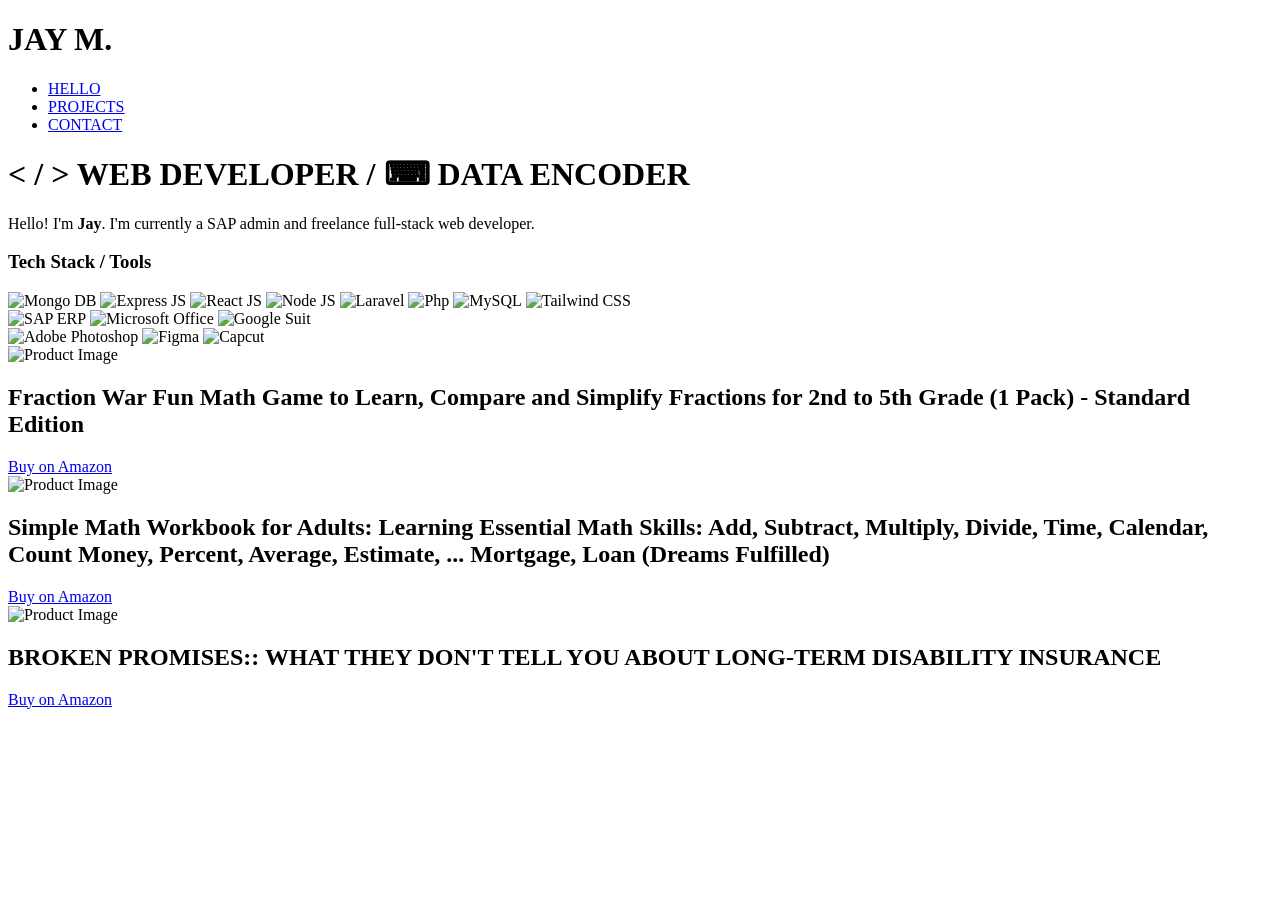
==== index.html @ ce220ef4 "test amazon" ====
<!DOCTYPE html>
<html lang="en">
  <head>
    <meta charset="UTF-8" />
    <meta name="viewport" content="width=device-width, initial-scale=1.0" />
    <link rel="icon" href="assets/user.png" type="image/x-icon" />
    <title>▪ PORTFOLIO ▪</title>
    <script src="https://cdn.tailwindcss.com"></script>
    <link rel="stylesheet" href="styles\styles.css" />
  </head>
  <body class="bg-opal text-slate-900 gowun-dodum-regular">
    <header class="flex justify-between px-20 py-10">
      <h1 class="volkhov-bold text-5xl">
        JAY <span class="text-white">M</span>.
      </h1>
      <ul class="flex gap-x-4">
        <li class="racking-wider font-bold cursor-pointer">
          <a href="index.html">HELLO</a>
        </li>
        <li
          class="hover:tracking-wider hover:font-bold duration-300 cursor-pointer"
        >
          <a href="projects.html">PROJECTS</a>
        </li>
        <li
          class="hover:tracking-wider hover:font-bold duration-300 cursor-pointer"
        >
          <a href="contact.html">CONTACT</a>
        </li>
      </ul>
    </header>
    <main class="px-20 mt-10">
      <h1 class="text-6xl">
        <span class="dela-gothic-one-regular">&lt; / &gt;</span>
        WEB DEVELOPER
        <span class="text-slate-500">/</span>
        <span class="text-teal-600">
          <span class="dela-gothic-one-regular font-semibold text-7xl">⌨</span>
          DATA ENCODER</span
        >
      </h1>

      <section class="mt-10 text-2xl">
        <p>
          Hello! I'm <strong>Jay</strong>. I'm currently a SAP admin and
          freelance full-stack web developer.
        </p>
      </section>

      <section class="mt-28 text-xl text-slate-900/80">
        <h3>Tech Stack / Tools</h3>

        <div class="flex items-end gap-x-4 mt-4">
          <img
            src="assets/mongodb.png"
            alt="Mongo DB"
            title="Mongo DB"
            class="h-10 opacity-80"
          />
          <img
            src="assets/express-js.png"
            alt="Express JS"
            title="Express JS"
            class="h-6 opacity-90"
          />
          <img
            src="assets/react.png"
            alt="React JS"
            title="React JS"
            class="h-7 opacity-80"
          />
          <img
            src="assets/node-js.png"
            alt="Node JS"
            title="Node JS"
            class="h-7 opacity-80"
          />
          <img
            src="assets/laravel.png"
            alt="Laravel"
            title="Laravel"
            class="h-8 opacity-80"
          />
          <img
            src="assets/php.png"
            alt="Php"
            title="Php"
            class="h-8 opacity-70"
          />
          <img
            src="assets/mysql.png"
            alt="MySQL"
            title="MySQL"
            class="h-10 opacity-70"
          />
          <img
            src="assets/tailwind.png"
            alt="Tailwind CSS"
            title="Tailwind CSS"
            class="h-5 opacity-70"
          />
        </div>

        <div class="flex items-end gap-x-8 mt-4">
          <img
            src="assets/sap-erp.png"
            alt="SAP ERP"
            title="SAP ERP"
            class="h-10 opacity-90"
          />
          <img
            src="assets/office.png"
            alt="Microsoft Office"
            title="Microsoft Office"
            class="h-9 opacity-90"
          />
          <img
            src="assets/g-suite.png"
            alt="Google Suit"
            title="Google Suit"
            class="h-7 opacity-90"
          />
        </div>

        <div class="flex items-end gap-x-8 mt-4">
          <img
            src="assets/photoshop.png"
            alt="Adobe Photoshop"
            title="Adobe Photoshop"
            class="h-10 ms-1 opacity-80"
          />
          <img
            src="assets/figma.png"
            alt="Figma"
            title="Figma"
            class="h-10 opacity-90"
          />
          <img
            src="assets/capcut.png"
            alt="Capcut"
            title="Capcut"
            class="h-10 opacity-70"
          />
        </div>
      </section>

      <section class="mt-28 flex justify-center gap-x-5">
        <div
          class="max-w-sm bg-white rounded-2xl pt-5 shadow-lg overflow-hidden hover:shadow-xl transition-shadow duration-300"
        >
          <img
            src="https://m.media-amazon.com/images/I/71CcxqwswdL._AC_SL1500_.jpg"
            alt="Product Image"
            class="w-fit h-48 object-cover mx-auto"
          />
          <div class="p-4">
            <h2 class="text-xl font-semibold text-gray-800">
              Fraction War Fun Math Game to Learn, Compare and Simplify
              Fractions for 2nd to 5th Grade (1 Pack) - Standard Edition
            </h2>
            <a
              href="https://amzn.to/45svc3s"
              target="_blank"
              class="inline-block mt-4 bg-blue-600 text-white text-sm px-4 py-2 rounded-lg hover:bg-blue-700 transition"
            >
              Buy on Amazon
            </a>
          </div>
        </div>

        <div
          class="max-w-sm bg-white rounded-2xl pt-5 shadow-lg overflow-hidden hover:shadow-xl transition-shadow duration-300"
        >
          <img
            src="https://m.media-amazon.com/images/I/71TNTJXwPGL._SY466_.jpg"
            alt="Product Image"
            class="w-fit h-48 object-cover mx-auto"
          />
          <div class="p-4">
            <h2 class="text-xl font-semibold text-gray-800">
              Simple Math Workbook for Adults: Learning Essential Math Skills:
              Add, Subtract, Multiply, Divide, Time, Calendar, Count Money,
              Percent, Average, Estimate, ... Mortgage, Loan (Dreams Fulfilled)
            </h2>
            <a
              href="https://amzn.to/3FIKbMd"
              target="_blank"
              class="inline-block mt-4 bg-blue-600 text-white text-sm px-4 py-2 rounded-lg hover:bg-blue-700 transition"
            >
              Buy on Amazon
            </a>
          </div>
        </div>

        <div
          class="max-w-sm bg-white rounded-2xl pt-5 shadow-lg overflow-hidden hover:shadow-xl transition-shadow duration-300"
        >
          <img
            src="https://m.media-amazon.com/images/I/61jA7hVMZ7L._SY466_.jpg"
            alt="Product Image"
            class="w-fit h-48 object-cover mx-auto"
          />
          <div class="p-4">
            <h2 class="text-xl font-semibold text-gray-800">
              BROKEN PROMISES:: WHAT THEY DON'T TELL YOU ABOUT LONG-TERM
              DISABILITY INSURANCE
            </h2>
            <a
              href="https://amzn.to/3G5bUXn"
              target="_blank"
              class="inline-block mt-4 bg-blue-600 text-white text-sm px-4 py-2 rounded-lg hover:bg-blue-700 transition"
            >
              Buy on Amazon
            </a>
          </div>
        </div>
      </section>
    </main>
  </body>
</html>
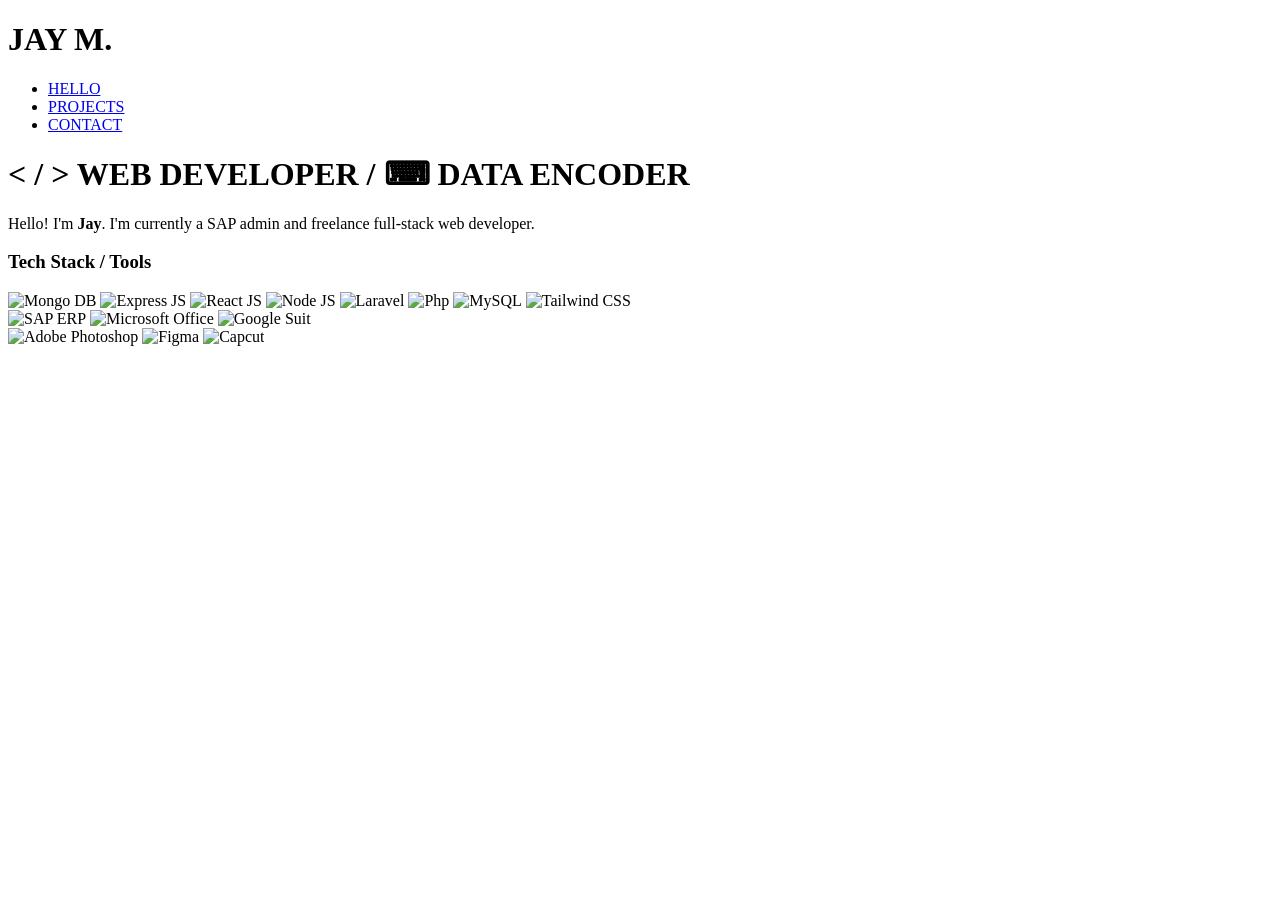
==== commit 395d8592: "edits" ====
--- a/index.html
+++ b/index.html
@@ -143,78 +143,6 @@
           />
         </div>
       </section>
-
-      <section class="mt-28 flex justify-center gap-x-5">
-        <div
-          class="max-w-sm bg-white rounded-2xl pt-5 shadow-lg overflow-hidden hover:shadow-xl transition-shadow duration-300"
-        >
-          <img
-            src="https://m.media-amazon.com/images/I/71CcxqwswdL._AC_SL1500_.jpg"
-            alt="Product Image"
-            class="w-fit h-48 object-cover mx-auto"
-          />
-          <div class="p-4">
-            <h2 class="text-xl font-semibold text-gray-800">
-              Fraction War Fun Math Game to Learn, Compare and Simplify
-              Fractions for 2nd to 5th Grade (1 Pack) - Standard Edition
-            </h2>
-            <a
-              href="https://amzn.to/45svc3s"
-              target="_blank"
-              class="inline-block mt-4 bg-blue-600 text-white text-sm px-4 py-2 rounded-lg hover:bg-blue-700 transition"
-            >
-              Buy on Amazon
-            </a>
-          </div>
-        </div>
-
-        <div
-          class="max-w-sm bg-white rounded-2xl pt-5 shadow-lg overflow-hidden hover:shadow-xl transition-shadow duration-300"
-        >
-          <img
-            src="https://m.media-amazon.com/images/I/71TNTJXwPGL._SY466_.jpg"
-            alt="Product Image"
-            class="w-fit h-48 object-cover mx-auto"
-          />
-          <div class="p-4">
-            <h2 class="text-xl font-semibold text-gray-800">
-              Simple Math Workbook for Adults: Learning Essential Math Skills:
-              Add, Subtract, Multiply, Divide, Time, Calendar, Count Money,
-              Percent, Average, Estimate, ... Mortgage, Loan (Dreams Fulfilled)
-            </h2>
-            <a
-              href="https://amzn.to/3FIKbMd"
-              target="_blank"
-              class="inline-block mt-4 bg-blue-600 text-white text-sm px-4 py-2 rounded-lg hover:bg-blue-700 transition"
-            >
-              Buy on Amazon
-            </a>
-          </div>
-        </div>
-
-        <div
-          class="max-w-sm bg-white rounded-2xl pt-5 shadow-lg overflow-hidden hover:shadow-xl transition-shadow duration-300"
-        >
-          <img
-            src="https://m.media-amazon.com/images/I/61jA7hVMZ7L._SY466_.jpg"
-            alt="Product Image"
-            class="w-fit h-48 object-cover mx-auto"
-          />
-          <div class="p-4">
-            <h2 class="text-xl font-semibold text-gray-800">
-              BROKEN PROMISES:: WHAT THEY DON'T TELL YOU ABOUT LONG-TERM
-              DISABILITY INSURANCE
-            </h2>
-            <a
-              href="https://amzn.to/3G5bUXn"
-              target="_blank"
-              class="inline-block mt-4 bg-blue-600 text-white text-sm px-4 py-2 rounded-lg hover:bg-blue-700 transition"
-            >
-              Buy on Amazon
-            </a>
-          </div>
-        </div>
-      </section>
     </main>
   </body>
 </html>
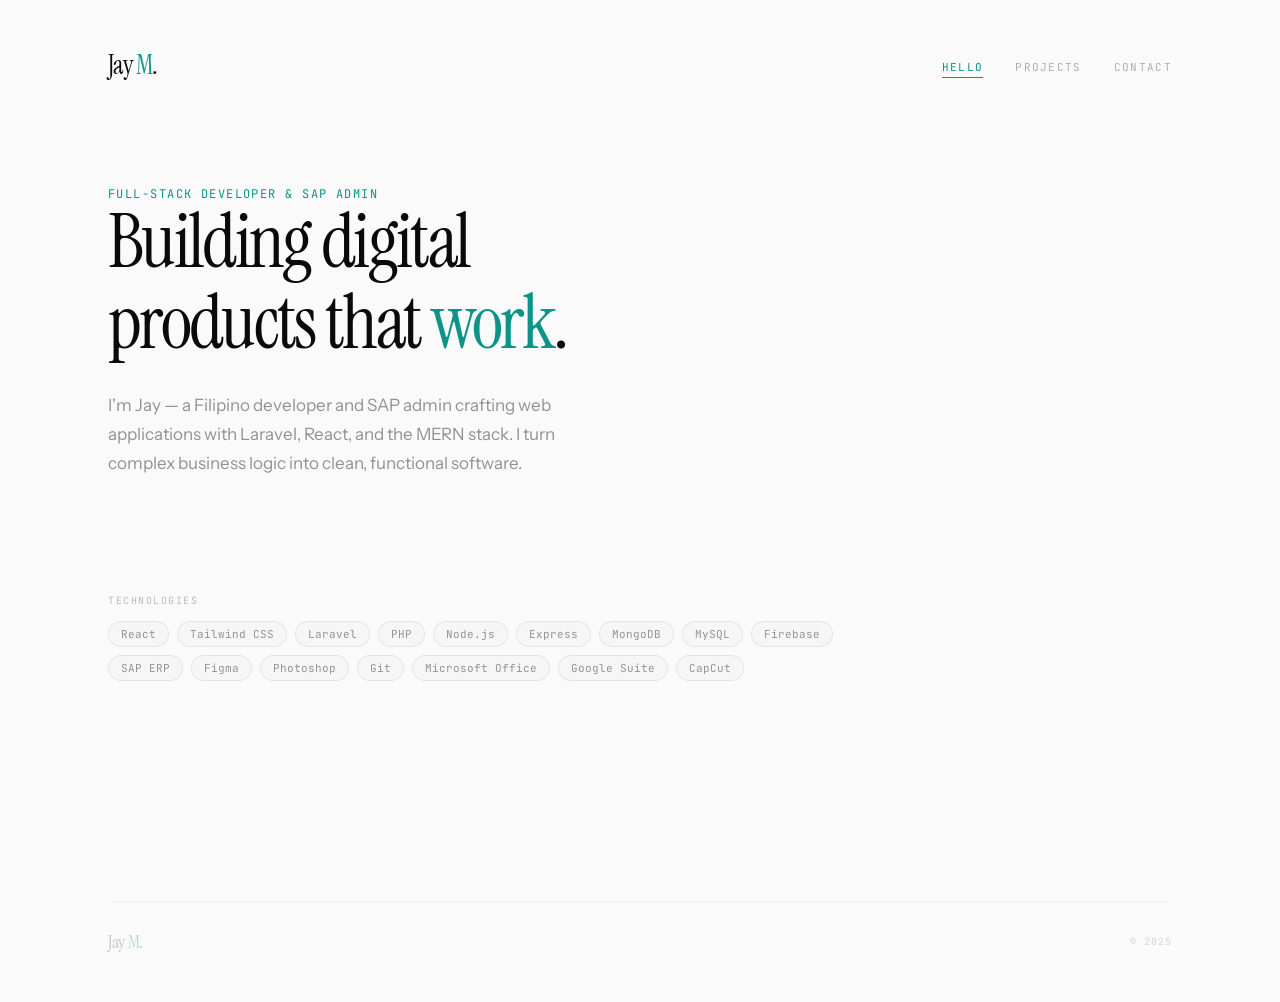
==== commit 9b7e8611: "new styles" ====
--- a/index.html
+++ b/index.html
@@ -1,148 +1,98 @@
-<!DOCTYPE html>
+<!doctype html>
 <html lang="en">
   <head>
     <meta charset="UTF-8" />
     <meta name="viewport" content="width=device-width, initial-scale=1.0" />
     <link rel="icon" href="assets/user.png" type="image/x-icon" />
-    <title>▪ PORTFOLIO ▪</title>
-    <script src="https://cdn.tailwindcss.com"></script>
-    <link rel="stylesheet" href="styles\styles.css" />
+    <title>Jay M. — Developer</title>
+    <link rel="stylesheet" href="styles/styles.css" />
   </head>
-  <body class="bg-opal text-slate-900 gowun-dodum-regular">
-    <header class="flex justify-between px-20 py-10">
-      <h1 class="volkhov-bold text-5xl">
-        JAY <span class="text-white">M</span>.
-      </h1>
-      <ul class="flex gap-x-4">
-        <li class="racking-wider font-bold cursor-pointer">
-          <a href="index.html">HELLO</a>
-        </li>
-        <li
-          class="hover:tracking-wider hover:font-bold duration-300 cursor-pointer"
-        >
-          <a href="projects.html">PROJECTS</a>
-        </li>
-        <li
-          class="hover:tracking-wider hover:font-bold duration-300 cursor-pointer"
-        >
-          <a href="contact.html">CONTACT</a>
-        </li>
-      </ul>
-    </header>
-    <main class="px-20 mt-10">
-      <h1 class="text-6xl">
-        <span class="dela-gothic-one-regular">&lt; / &gt;</span>
-        WEB DEVELOPER
-        <span class="text-slate-500">/</span>
-        <span class="text-teal-600">
-          <span class="dela-gothic-one-regular font-semibold text-7xl">⌨</span>
-          DATA ENCODER</span
-        >
-      </h1>
+  <body>
+    <div class="site-wrapper">
+      <!-- Header -->
+      <header class="site-header">
+        <a href="index.html" class="logo">Jay <span class="accent">M</span>.</a>
+        <nav>
+          <ul class="site-nav">
+            <li><a href="index.html" class="active">Hello</a></li>
+            <li><a href="projects.html">Projects</a></li>
+            <li><a href="contact.html">Contact</a></li>
+          </ul>
+        </nav>
+      </header>
 
-      <section class="mt-10 text-2xl">
-        <p>
-          Hello! I'm <strong>Jay</strong>. I'm currently a SAP admin and
-          freelance full-stack web developer.
+      <!-- Hero -->
+      <section class="hero">
+        <div class="reveal">
+          <span class="label-teal">Full-Stack Developer &amp; SAP Admin</span>
+        </div>
+
+        <h1 class="hero-heading reveal reveal-d1">
+          Building digital<br />
+          products that <em>work</em>.
+        </h1>
+
+        <p class="hero-sub reveal reveal-d2">
+          I'm Jay — a Filipino developer and SAP admin crafting web applications
+          with Laravel, React, and the MERN stack. I turn complex business logic
+          into clean, functional software.
         </p>
       </section>
 
-      <section class="mt-28 text-xl text-slate-900/80">
-        <h3>Tech Stack / Tools</h3>
-
-        <div class="flex items-end gap-x-4 mt-4">
-          <img
-            src="assets/mongodb.png"
-            alt="Mongo DB"
-            title="Mongo DB"
-            class="h-10 opacity-80"
-          />
-          <img
-            src="assets/express-js.png"
-            alt="Express JS"
-            title="Express JS"
-            class="h-6 opacity-90"
-          />
-          <img
-            src="assets/react.png"
-            alt="React JS"
-            title="React JS"
-            class="h-7 opacity-80"
-          />
-          <img
-            src="assets/node-js.png"
-            alt="Node JS"
-            title="Node JS"
-            class="h-7 opacity-80"
-          />
-          <img
-            src="assets/laravel.png"
-            alt="Laravel"
-            title="Laravel"
-            class="h-8 opacity-80"
-          />
-          <img
-            src="assets/php.png"
-            alt="Php"
-            title="Php"
-            class="h-8 opacity-70"
-          />
-          <img
-            src="assets/mysql.png"
-            alt="MySQL"
-            title="MySQL"
-            class="h-10 opacity-70"
-          />
-          <img
-            src="assets/tailwind.png"
-            alt="Tailwind CSS"
-            title="Tailwind CSS"
-            class="h-5 opacity-70"
-          />
+      <!-- Tech Stack -->
+      <section class="tech-section reveal reveal-d3">
+        <p class="label">Technologies</p>
+        <div class="pill-row" style="margin-top: 14px">
+          <span class="pill">React</span>
+          <span class="pill">Tailwind CSS</span>
+          <span class="pill">Laravel</span>
+          <span class="pill">PHP</span>
+          <span class="pill">Node.js</span>
+          <span class="pill">Express</span>
+          <span class="pill">MongoDB</span>
+          <span class="pill">MySQL</span>
+          <span class="pill">Firebase</span>
         </div>
-
-        <div class="flex items-end gap-x-8 mt-4">
-          <img
-            src="assets/sap-erp.png"
-            alt="SAP ERP"
-            title="SAP ERP"
-            class="h-10 opacity-90"
-          />
-          <img
-            src="assets/office.png"
-            alt="Microsoft Office"
-            title="Microsoft Office"
-            class="h-9 opacity-90"
-          />
-          <img
-            src="assets/g-suite.png"
-            alt="Google Suit"
-            title="Google Suit"
-            class="h-7 opacity-90"
-          />
-        </div>
-
-        <div class="flex items-end gap-x-8 mt-4">
-          <img
-            src="assets/photoshop.png"
-            alt="Adobe Photoshop"
-            title="Adobe Photoshop"
-            class="h-10 ms-1 opacity-80"
-          />
-          <img
-            src="assets/figma.png"
-            alt="Figma"
-            title="Figma"
-            class="h-10 opacity-90"
-          />
-          <img
-            src="assets/capcut.png"
-            alt="Capcut"
-            title="Capcut"
-            class="h-10 opacity-70"
-          />
+        <div class="pill-row" style="margin-top: 8px">
+          <span class="pill">SAP ERP</span>
+          <span class="pill">Figma</span>
+          <span class="pill">Photoshop</span>
+          <span class="pill">Git</span>
+          <span class="pill">Microsoft Office</span>
+          <span class="pill">Google Suite</span>
+          <span class="pill">CapCut</span>
         </div>
       </section>
-    </main>
+
+      <div style="height: 120px"></div>
+
+      <!-- Footer -->
+      <footer class="site-footer reveal reveal-d4">
+        <span class="logo" style="font-size: 18px; color: rgba(0, 0, 0, 0.2)"
+          >Jay
+          <span class="accent" style="color: rgba(13, 148, 136, 0.3)">M</span
+          >.</span
+        >
+        <span class="footer-copy">&copy; 2025</span>
+      </footer>
+    </div>
+
+    <script>
+      // Intersection Observer for scroll reveals
+      const observer = new IntersectionObserver(
+        (entries) => {
+          entries.forEach((entry) => {
+            if (entry.isIntersecting) {
+              entry.target.classList.add("visible");
+              observer.unobserve(entry.target);
+            }
+          });
+        },
+        { threshold: 0.1 },
+      );
+      document
+        .querySelectorAll(".reveal")
+        .forEach((el) => observer.observe(el));
+    </script>
   </body>
 </html>
--- a/styles/styles.css
+++ b/styles/styles.css
@@ -0,0 +1,538 @@
+@import url("https://fonts.googleapis.com/css2?family=Instrument+Sans:wght@400;500;600;700&family=Instrument+Serif:ital@0;1&family=JetBrains+Mono:wght@300;400;500&display=swap");
+
+/* ── Reset & Base ── */
+*,
+*::before,
+*::after {
+  margin: 0;
+  padding: 0;
+  box-sizing: border-box;
+}
+
+html {
+  scroll-behavior: smooth;
+}
+
+body {
+  background: #fafafa;
+  color: #1a1a1a;
+  font-family: "Instrument Sans", "Helvetica Neue", sans-serif;
+  -webkit-font-smoothing: antialiased;
+  -moz-osx-font-smoothing: grayscale;
+  overflow-x: hidden;
+}
+
+::selection {
+  background: rgba(13, 148, 136, 0.12);
+  color: #0a0a0a;
+}
+
+::-webkit-scrollbar {
+  width: 4px;
+}
+::-webkit-scrollbar-track {
+  background: transparent;
+}
+::-webkit-scrollbar-thumb {
+  background: rgba(0, 0, 0, 0.1);
+  border-radius: 4px;
+}
+::-webkit-scrollbar-thumb:hover {
+  background: rgba(0, 0, 0, 0.2);
+}
+
+a {
+  text-decoration: none;
+  color: inherit;
+}
+
+/* ── Typography ── */
+.font-serif {
+  font-family: "Instrument Serif", Georgia, serif;
+}
+
+.font-mono {
+  font-family: "JetBrains Mono", "SF Mono", monospace;
+}
+
+/* ── Layout ── */
+.site-wrapper {
+  max-width: 1120px;
+  margin: 0 auto;
+  padding: 0 28px;
+}
+
+@media (max-width: 640px) {
+  .site-wrapper {
+    padding: 0 16px;
+  }
+}
+
+/* ── Header ── */
+.site-header {
+  display: flex;
+  justify-content: space-between;
+  align-items: center;
+  padding: 48px 0 0;
+}
+
+.logo {
+  font-family: "Instrument Serif", Georgia, serif;
+  font-size: 26px;
+  font-weight: 400;
+  color: #0a0a0a;
+  letter-spacing: -0.02em;
+}
+
+.logo .accent {
+  color: #0d9488;
+}
+
+.site-nav {
+  display: flex;
+  gap: 32px;
+  list-style: none;
+}
+
+.site-nav a {
+  font-family: "JetBrains Mono", monospace;
+  font-size: 11px;
+  letter-spacing: 0.12em;
+  text-transform: uppercase;
+  color: rgba(0, 0, 0, 0.3);
+  transition: color 0.3s ease;
+  position: relative;
+}
+
+.site-nav a:hover {
+  color: rgba(0, 0, 0, 0.7);
+}
+
+.site-nav a.active {
+  color: #0d9488;
+}
+
+.site-nav a.active::after {
+  content: "";
+  position: absolute;
+  bottom: -4px;
+  left: 0;
+  width: 100%;
+  height: 1px;
+  background: #0d9488;
+}
+
+/* ── Divider line ── */
+.divider {
+  height: 1px;
+  background: rgba(0, 0, 0, 0.06);
+  margin: 48px 0;
+}
+
+.divider-sm {
+  height: 1px;
+  background: rgba(0, 0, 0, 0.06);
+  margin: 32px 0;
+}
+
+/* ── Tag / Label ── */
+.label {
+  font-family: "JetBrains Mono", monospace;
+  font-size: 10px;
+  letter-spacing: 0.15em;
+  text-transform: uppercase;
+  color: rgba(0, 0, 0, 0.25);
+}
+
+.label-teal {
+  font-family: "JetBrains Mono", monospace;
+  font-size: 12px;
+  letter-spacing: 0.12em;
+  text-transform: uppercase;
+  color: #0d9488;
+}
+
+/* ── Pills ── */
+.pill {
+  font-family: "JetBrains Mono", monospace;
+  font-size: 11px;
+  padding: 5px 12px;
+  border-radius: 999px;
+  border: 1px solid rgba(0, 0, 0, 0.07);
+  color: rgba(0, 0, 0, 0.4);
+  background: rgba(0, 0, 0, 0.015);
+  display: inline-block;
+  white-space: nowrap;
+}
+
+.pill-row {
+  display: flex;
+  flex-wrap: wrap;
+  gap: 8px;
+}
+
+/* ── Hero ── */
+.hero {
+  padding: 100px 0 60px;
+}
+
+.hero-heading {
+  font-family: "Instrument Serif", Georgia, serif;
+  font-size: clamp(46px, 7vw, 76px);
+  font-weight: 400;
+  line-height: 1.06;
+  letter-spacing: -0.035em;
+  color: #0a0a0a;
+}
+
+.hero-heading em {
+  font-style: normal;
+  color: #0d9488;
+}
+
+.hero-sub {
+  font-size: 17px;
+  line-height: 1.7;
+  color: rgba(0, 0, 0, 0.42);
+  max-width: 500px;
+  margin-top: 28px;
+}
+
+/* ── Section Heading ── */
+.section-heading {
+  font-family: "Instrument Serif", Georgia, serif;
+  font-size: clamp(34px, 5vw, 50px);
+  font-weight: 400;
+  letter-spacing: -0.025em;
+  color: #0a0a0a;
+}
+
+.section-header {
+  display: flex;
+  justify-content: space-between;
+  align-items: baseline;
+  margin-bottom: 56px;
+}
+
+.section-count {
+  font-family: "JetBrains Mono", monospace;
+  font-size: 12px;
+  color: rgba(0, 0, 0, 0.2);
+}
+
+/* ── Tech Grid ── */
+.tech-section {
+  margin-top: 56px;
+}
+
+/* ── Project Card ── */
+.project-card {
+  display: grid;
+  grid-template-columns: 72px 1fr auto;
+  gap: 28px;
+  align-items: start;
+  padding: 32px 0;
+  border-top: 1px solid rgba(0, 0, 0, 0.06);
+  transition: background 0.3s ease;
+  text-decoration: none;
+  color: inherit;
+}
+
+.project-card:last-child {
+  border-bottom: 1px solid rgba(0, 0, 0, 0.06);
+}
+
+.project-card:hover {
+  background: rgba(0, 0, 0, 0.015);
+}
+
+.project-card:hover .project-title {
+  color: #0a0a0a;
+}
+
+.project-card:hover .project-subtitle {
+  color: #0d9488;
+}
+
+.project-card:hover .project-year {
+  color: #0d9488;
+}
+
+.project-card:hover .project-arrow {
+  transform: translate(3px, -3px);
+  stroke: #0d9488;
+}
+
+.project-card:hover .pill {
+  border-color: rgba(13, 148, 136, 0.15);
+  color: #0d9488;
+  background: rgba(13, 148, 136, 0.04);
+}
+
+.project-year {
+  font-family: "JetBrains Mono", monospace;
+  font-size: 13px;
+  color: rgba(0, 0, 0, 0.2);
+  padding-top: 5px;
+  transition: color 0.35s ease;
+}
+
+.project-title {
+  font-family: "Instrument Serif", Georgia, serif;
+  font-size: clamp(20px, 2.5vw, 27px);
+  font-weight: 400;
+  letter-spacing: -0.015em;
+  color: rgba(0, 0, 0, 0.75);
+  line-height: 1.2;
+  transition: color 0.35s ease;
+}
+
+.project-subtitle {
+  font-family: "JetBrains Mono", monospace;
+  font-size: 12px;
+  color: rgba(0, 0, 0, 0.25);
+  margin-top: 4px;
+  letter-spacing: 0.02em;
+  transition: color 0.35s ease;
+}
+
+.project-desc {
+  font-size: 14.5px;
+  color: rgba(0, 0, 0, 0.38);
+  margin-top: 12px;
+  line-height: 1.65;
+  max-width: 540px;
+}
+
+.project-stack {
+  margin-top: 16px;
+}
+
+.project-arrow-wrap {
+  padding-top: 5px;
+}
+
+.project-arrow {
+  stroke: rgba(0, 0, 0, 0.15);
+  transition:
+    transform 0.4s cubic-bezier(0.16, 1, 0.3, 1),
+    stroke 0.35s ease;
+}
+
+/* Video preview */
+.project-video-card {
+  border-top: 1px solid rgba(0, 0, 0, 0.06);
+  padding: 32px 0;
+  transition: background 0.3s ease;
+}
+
+.project-video-card:last-child {
+  border-bottom: 1px solid rgba(0, 0, 0, 0.06);
+}
+
+.project-video-card:hover {
+  background: rgba(0, 0, 0, 0.015);
+}
+
+.project-video-grid {
+  display: grid;
+  grid-template-columns: 360px 1fr;
+  gap: 32px;
+  align-items: start;
+}
+
+.project-video {
+  width: 100%;
+  border-radius: 6px;
+  object-fit: cover;
+  aspect-ratio: 16/10;
+  background: rgba(0, 0, 0, 0.03);
+}
+
+.project-image {
+  width: 100%;
+  border-radius: 6px;
+  object-fit: cover;
+  aspect-ratio: 16/10;
+  background: rgba(0, 0, 0, 0.03);
+}
+
+.project-meta-row {
+  display: flex;
+  align-items: center;
+  gap: 8px;
+  margin-top: 6px;
+}
+
+.project-link {
+  font-family: "JetBrains Mono", monospace;
+  font-size: 12px;
+  color: #0d9488;
+  display: inline-flex;
+  align-items: center;
+  gap: 6px;
+  margin-top: 20px;
+  transition: opacity 0.3s ease;
+}
+
+.project-link:hover {
+  opacity: 0.7;
+}
+
+.project-link svg {
+  width: 14px;
+  height: 14px;
+}
+
+/* ── Contact ── */
+.contact-section {
+  padding: 80px 0 140px;
+}
+
+.contact-heading {
+  font-family: "Instrument Serif", Georgia, serif;
+  font-size: clamp(34px, 5vw, 50px);
+  font-weight: 400;
+  letter-spacing: -0.025em;
+  color: #0a0a0a;
+  line-height: 1.15;
+}
+
+.contact-heading em {
+  font-style: normal;
+  color: #0d9488;
+}
+
+.contact-list {
+  margin-top: 44px;
+  display: flex;
+  flex-direction: column;
+  gap: 18px;
+}
+
+.contact-item {
+  display: flex;
+  align-items: center;
+  gap: 14px;
+  font-size: 15px;
+  color: rgba(0, 0, 0, 0.4);
+  transition: color 0.3s ease;
+}
+
+.contact-item:hover {
+  color: #0d9488;
+}
+
+.contact-item svg {
+  width: 18px;
+  height: 18px;
+  flex-shrink: 0;
+  stroke: currentColor;
+}
+
+/* ── Social Links ── */
+.social-section {
+  margin-top: 56px;
+}
+
+.social-row {
+  display: flex;
+  flex-wrap: wrap;
+  gap: 10px;
+  margin-top: 14px;
+}
+
+.social-link {
+  font-family: "JetBrains Mono", monospace;
+  font-size: 12px;
+  padding: 8px 16px;
+  border-radius: 999px;
+  border: 1px solid rgba(0, 0, 0, 0.07);
+  color: rgba(0, 0, 0, 0.35);
+  transition: all 0.35s ease;
+  background: transparent;
+}
+
+.social-link:hover {
+  border-color: rgba(13, 148, 136, 0.3);
+  color: #0d9488;
+  background: rgba(13, 148, 136, 0.03);
+}
+
+/* ── Footer ── */
+.site-footer {
+  margin-top: 100px;
+  padding-top: 28px;
+  border-top: 1px solid rgba(0, 0, 0, 0.04);
+  display: flex;
+  justify-content: space-between;
+  align-items: center;
+  padding-bottom: 48px;
+}
+
+.footer-copy {
+  font-family: "JetBrains Mono", monospace;
+  font-size: 10px;
+  color: rgba(0, 0, 0, 0.15);
+  letter-spacing: 0.1em;
+}
+
+/* ── Fade-in Animations ── */
+.reveal {
+  opacity: 0;
+  transform: translateY(28px);
+  transition:
+    opacity 0.7s cubic-bezier(0.16, 1, 0.3, 1),
+    transform 0.7s cubic-bezier(0.16, 1, 0.3, 1);
+}
+
+.reveal.visible {
+  opacity: 1;
+  transform: translateY(0);
+}
+
+.reveal-d1 {
+  transition-delay: 0.08s;
+}
+.reveal-d2 {
+  transition-delay: 0.16s;
+}
+.reveal-d3 {
+  transition-delay: 0.24s;
+}
+.reveal-d4 {
+  transition-delay: 0.32s;
+}
+.reveal-d5 {
+  transition-delay: 0.4s;
+}
+
+/* ── Responsive ── */
+@media (max-width: 768px) {
+  .project-card {
+    grid-template-columns: 1fr;
+    gap: 8px;
+  }
+  .project-year {
+    padding-top: 0;
+  }
+  .project-arrow-wrap {
+    display: none;
+  }
+  .project-video-grid {
+    grid-template-columns: 1fr;
+  }
+  .project-video-grid .project-video,
+  .project-video-grid .project-image {
+    aspect-ratio: 16/9;
+  }
+  .site-header {
+    padding-top: 32px;
+  }
+  .hero {
+    padding: 60px 0 40px;
+  }
+  .site-nav {
+    gap: 20px;
+  }
+}
